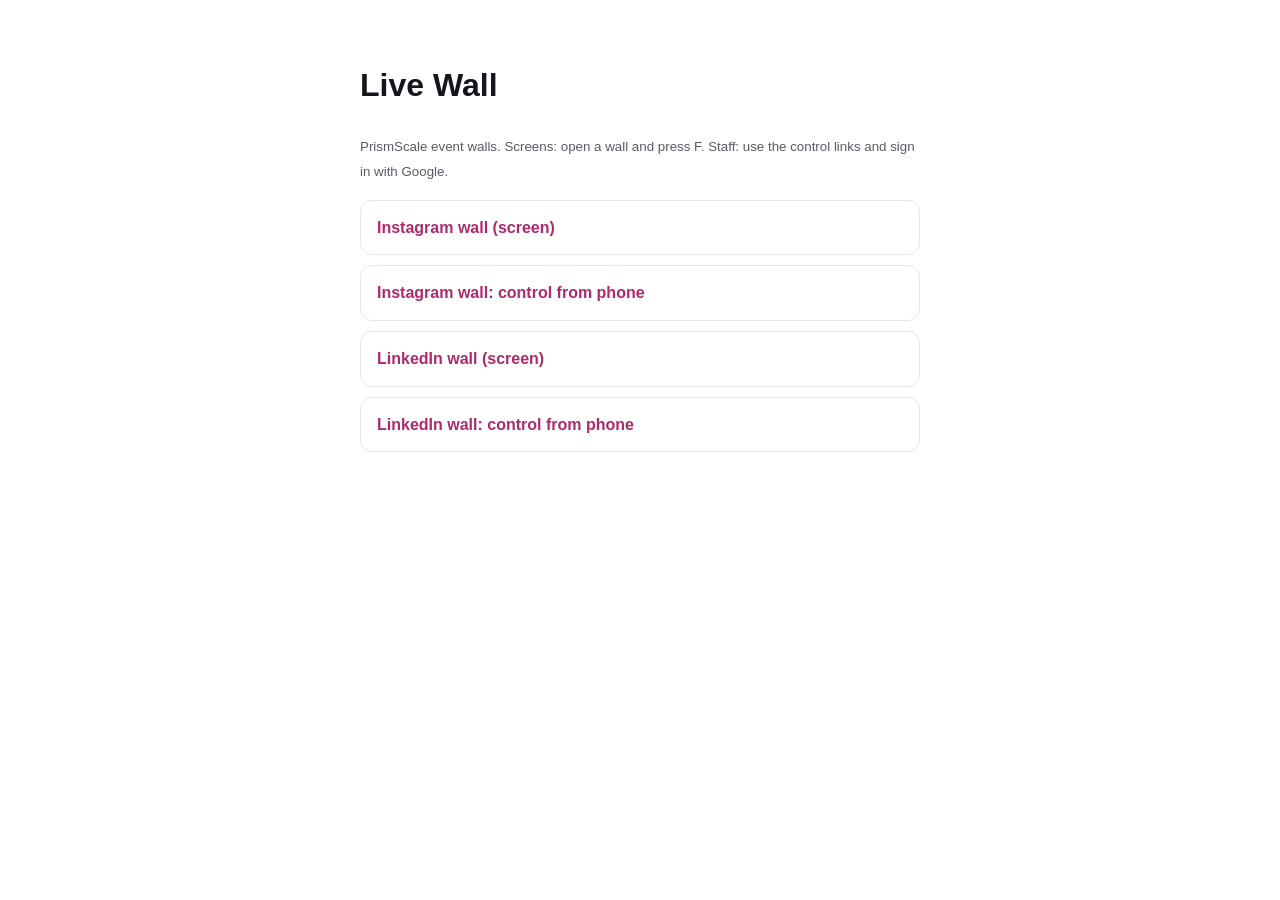
==== index.html @ be5e429d "Update live walls" ====
<!doctype html><html lang="en"><head><meta charset="utf-8">
<meta name="robots" content="noindex,nofollow,noarchive"><meta name="viewport" content="width=device-width, initial-scale=1">
<title>Live Wall</title><style>body{font:16px/1.6 -apple-system,Segoe UI,Inter,sans-serif;max-width:560px;margin:60px auto;padding:0 20px;color:#16141c}
a{display:block;padding:14px 16px;margin:10px 0;border:1px solid #e7e4ee;border-radius:12px;color:#b0296b;text-decoration:none;font-weight:600}
small{color:#5d5868}</style></head><body><h1>Live Wall</h1>
<p><small>PrismScale event walls. Screens: open a wall and press F. Staff: use the control links and sign in with Google.</small></p>
<a href="instagram-wall/?wall=default">Instagram wall (screen)</a>
<a href="instagram-wall/?wall=default&admin=1">Instagram wall: control from phone</a>
<a href="linkedin-wall/">LinkedIn wall (screen)</a>
<a href="linkedin-wall/?admin=1">LinkedIn wall: control from phone</a>
</body></html>
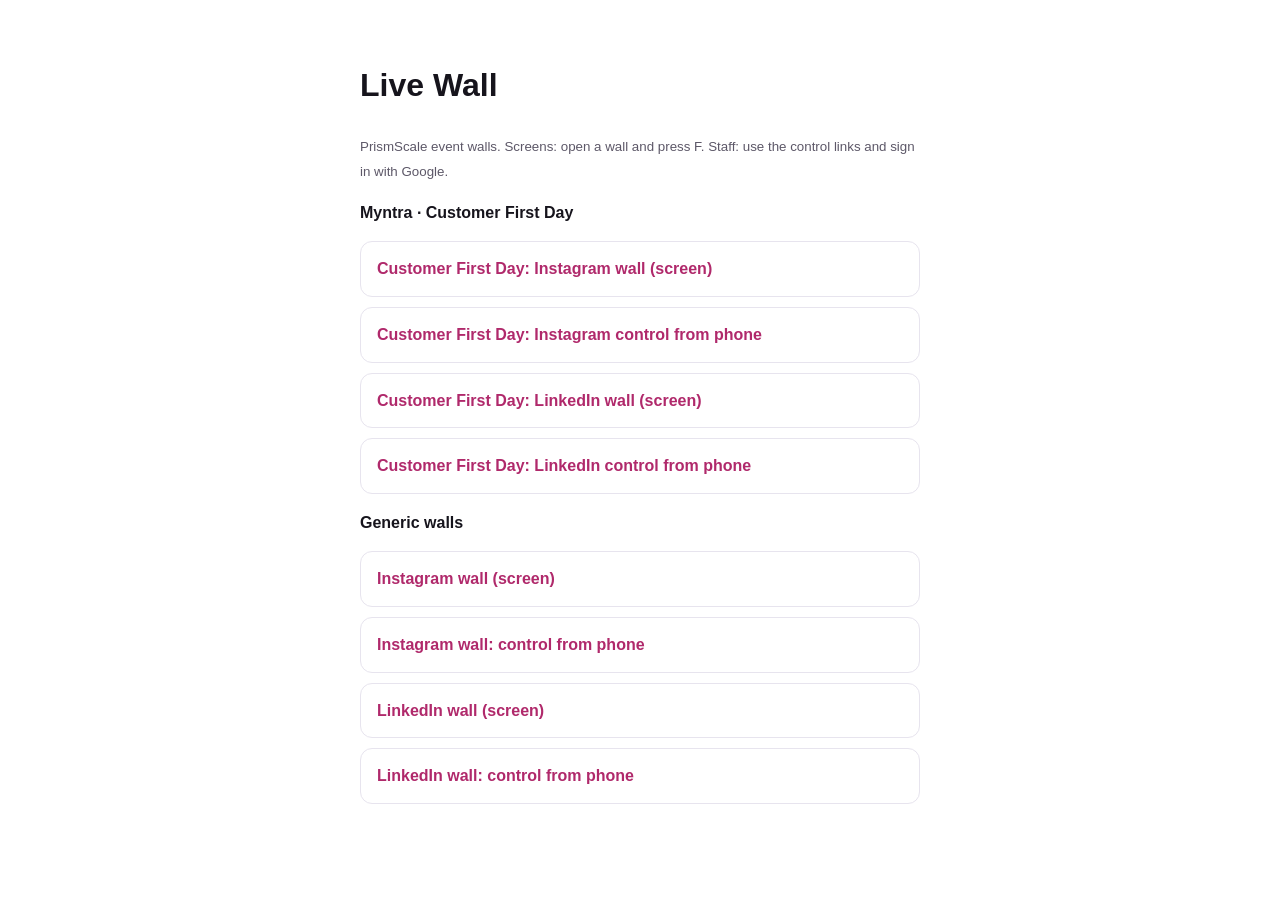
==== commit b49eeef3: "Update live walls" ====
--- a/index.html
+++ b/index.html
@@ -4,6 +4,12 @@
 a{display:block;padding:14px 16px;margin:10px 0;border:1px solid #e7e4ee;border-radius:12px;color:#b0296b;text-decoration:none;font-weight:600}
 small{color:#5d5868}</style></head><body><h1>Live Wall</h1>
 <p><small>PrismScale event walls. Screens: open a wall and press F. Staff: use the control links and sign in with Google.</small></p>
+<p><b>Myntra · Customer First Day</b></p>
+<a href="myntra-cfd/instagram/">Customer First Day: Instagram wall (screen)</a>
+<a href="myntra-cfd/instagram/?admin=1">Customer First Day: Instagram control from phone</a>
+<a href="myntra-cfd/linkedin/">Customer First Day: LinkedIn wall (screen)</a>
+<a href="myntra-cfd/linkedin/?admin=1">Customer First Day: LinkedIn control from phone</a>
+<p><b>Generic walls</b></p>
 <a href="instagram-wall/?wall=default">Instagram wall (screen)</a>
 <a href="instagram-wall/?wall=default&admin=1">Instagram wall: control from phone</a>
 <a href="linkedin-wall/">LinkedIn wall (screen)</a>
